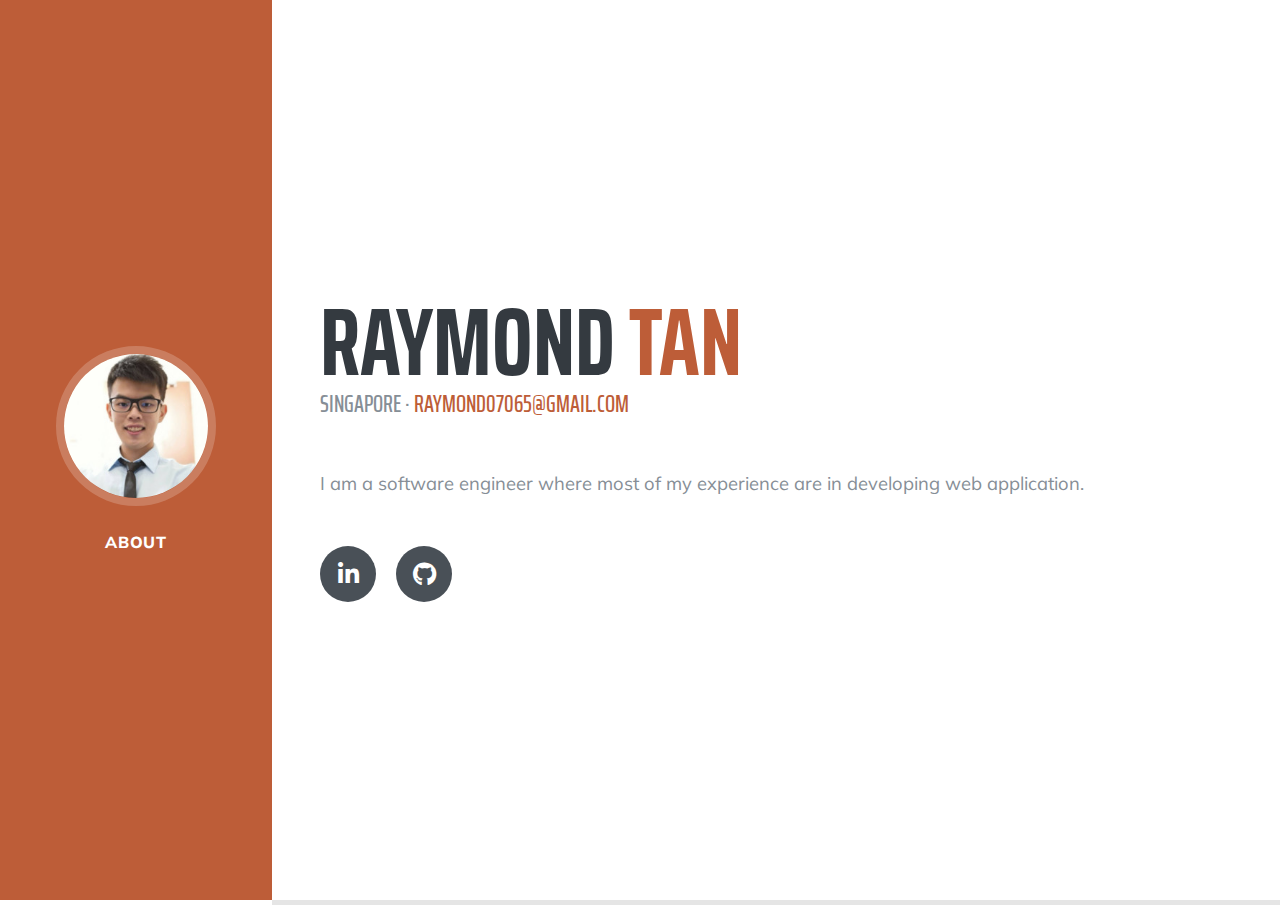
==== index.html @ 6a45efcf "Initialized portfolio site. Commented out sections that are not ready." ====
<!DOCTYPE html>
<html lang="en">

<head>

  <meta charset="utf-8">
  <meta name="viewport" content="width=device-width, initial-scale=1, shrink-to-fit=no">
  <meta name="description" content="">
  <meta name="author" content="">

  <title>Raymond's Portfolio</title>

  <!-- Bootstrap core CSS -->
  <link href="vendor/bootstrap/css/bootstrap.min.css" rel="stylesheet">

  <!-- Custom fonts for this template -->
  <link href="https://fonts.googleapis.com/css?family=Saira+Extra+Condensed:500,700" rel="stylesheet">
  <link href="https://fonts.googleapis.com/css?family=Muli:400,400i,800,800i" rel="stylesheet">
  <link href="vendor/fontawesome-free/css/all.min.css" rel="stylesheet">

  <!-- Custom styles for this template -->
  <link href="css/resume.min.css" rel="stylesheet">

</head>

<body id="page-top">

  <nav class="navbar navbar-expand-lg navbar-dark bg-primary fixed-top" id="sideNav">
    <a class="navbar-brand js-scroll-trigger" href="#page-top">
      <span class="d-block d-lg-none">Raymond Tan</span>
      <span class="d-none d-lg-block">
        <img class="img-fluid img-profile rounded-circle mx-auto mb-2" src="img/profile.jpg" alt="">
      </span>
    </a>
    <button class="navbar-toggler" type="button" data-toggle="collapse" data-target="#navbarSupportedContent"
      aria-controls="navbarSupportedContent" aria-expanded="false" aria-label="Toggle navigation">
      <span class="navbar-toggler-icon"></span>
    </button>
    <div class="collapse navbar-collapse" id="navbarSupportedContent">
      <ul class="navbar-nav">
        <li class="nav-item">
          <a class="nav-link js-scroll-trigger" href="#about">About</a>
        </li>
        <!-- <li class="nav-item">
          <a class="nav-link js-scroll-trigger" href="#experience">Experience</a>
        </li>
        <li class="nav-item">
          <a class="nav-link js-scroll-trigger" href="#education">Education</a>
        </li>
        <li class="nav-item">
          <a class="nav-link js-scroll-trigger" href="#skills">Skills</a>
        </li>
        <li class="nav-item">
          <a class="nav-link js-scroll-trigger" href="#interests">Interests</a>
        </li>
        <li class="nav-item">
          <a class="nav-link js-scroll-trigger" href="#awards">Awards</a>
        </li> -->
      </ul>
    </div>
  </nav>

  <div class="container-fluid p-0">

    <section class="resume-section p-3 p-lg-5 d-flex align-items-center" id="about">
      <div class="w-100">
        <h1 class="mb-0">Raymond
          <span class="text-primary">Tan</span>
        </h1>
        <div class="subheading mb-5">Singapore ·
          <a href="mailto:raymond07065@gmail.com">raymond07065@gmail.com</a>
        </div>
        <p class="lead mb-5">I am a software engineer where most of my experience are in developing web application.</p>
        <div class="social-icons">
          <a href="https://www.linkedin.com/in/raymondtwy/">
            <i class="fab fa-linkedin-in"></i>
          </a>
          <a href="https://github.com/limit07065/">
            <i class="fab fa-github"></i>
          </a>
        </div>
      </div>
    </section>

    <hr class="m-0">

    <!-- <section class="resume-section p-3 p-lg-5 d-flex justify-content-center" id="experience">
      <div class="w-100">
        <h2 class="mb-5">Experience</h2>

        <div class="resume-item d-flex flex-column flex-md-row justify-content-between mb-5">
          <div class="resume-content">
            <h3 class="mb-0">Senior Web Developer</h3>
            <div class="subheading mb-3">Intelitec Solutions</div>
            <p>Bring to the table win-win survival strategies to ensure proactive domination. At the end of the day, going forward, a new normal that has evolved from generation X is on the runway heading towards a streamlined cloud solution. User generated content in real-time will have multiple touchpoints for offshoring.</p>
          </div>
          <div class="resume-date text-md-right">
            <span class="text-primary">March 2013 - Present</span>
          </div>
        </div>

        <div class="resume-item d-flex flex-column flex-md-row justify-content-between mb-5">
          <div class="resume-content">
            <h3 class="mb-0">Web Developer</h3>
            <div class="subheading mb-3">Intelitec Solutions</div>
            <p>Capitalize on low hanging fruit to identify a ballpark value added activity to beta test. Override the digital divide with additional clickthroughs from DevOps. Nanotechnology immersion along the information highway will close the loop on focusing solely on the bottom line.</p>
          </div>
          <div class="resume-date text-md-right">
            <span class="text-primary">December 2011 - March 2013</span>
          </div>
        </div>

        <div class="resume-item d-flex flex-column flex-md-row justify-content-between mb-5">
          <div class="resume-content">
            <h3 class="mb-0">Junior Web Designer</h3>
            <div class="subheading mb-3">Shout! Media Productions</div>
            <p>Podcasting operational change management inside of workflows to establish a framework. Taking seamless key performance indicators offline to maximise the long tail. Keeping your eye on the ball while performing a deep dive on the start-up mentality to derive convergence on cross-platform integration.</p>
          </div>
          <div class="resume-date text-md-right">
            <span class="text-primary">July 2010 - December 2011</span>
          </div>
        </div>

        <div class="resume-item d-flex flex-column flex-md-row justify-content-between">
          <div class="resume-content">
            <h3 class="mb-0">Web Design Intern</h3>
            <div class="subheading mb-3">Shout! Media Productions</div>
            <p>Collaboratively administrate empowered markets via plug-and-play networks. Dynamically procrastinate B2C users after installed base benefits. Dramatically visualize customer directed convergence without revolutionary ROI.</p>
          </div>
          <div class="resume-date text-md-right">
            <span class="text-primary">September 2008 - June 2010</span>
          </div>
        </div>

      </div>

    </section> -->

    <hr class="m-0">

    <!-- <section class="resume-section p-3 p-lg-5 d-flex align-items-center" id="education">
      <div class="w-100">
        <h2 class="mb-5">Education</h2>

        <div class="resume-item d-flex flex-column flex-md-row justify-content-between mb-5">
          <div class="resume-content">
            <h3 class="mb-0">University of Colorado Boulder</h3>
            <div class="subheading mb-3">Bachelor of Science</div>
            <div>Computer Science - Web Development Track</div>
            <p>GPA: 3.23</p>
          </div>
          <div class="resume-date text-md-right">
            <span class="text-primary">August 2006 - May 2010</span>
          </div>
        </div>

        <div class="resume-item d-flex flex-column flex-md-row justify-content-between">
          <div class="resume-content">
            <h3 class="mb-0">James Buchanan High School</h3>
            <div class="subheading mb-3">Technology Magnet Program</div>
            <p>GPA: 3.56</p>
          </div>
          <div class="resume-date text-md-right">
            <span class="text-primary">August 2002 - May 2006</span>
          </div>
        </div>

      </div>
    </section> -->

    <hr class="m-0">

    <!-- <section class="resume-section p-3 p-lg-5 d-flex align-items-center" id="skills">
      <div class="w-100">
        <h2 class="mb-5">Skills</h2>

        <div class="subheading mb-3">Programming Languages &amp; Tools</div>
        <ul class="list-inline dev-icons">
          <li class="list-inline-item">
            <i class="fab fa-html5"></i>
          </li>
          <li class="list-inline-item">
            <i class="fab fa-css3-alt"></i>
          </li>
          <li class="list-inline-item">
            <i class="fab fa-js-square"></i>
          </li>
          <li class="list-inline-item">
            <i class="fab fa-angular"></i>
          </li>
          <li class="list-inline-item">
            <i class="fab fa-react"></i>
          </li>
          <li class="list-inline-item">
            <i class="fab fa-node-js"></i>
          </li>
          <li class="list-inline-item">
            <i class="fab fa-sass"></i>
          </li>
          <li class="list-inline-item">
            <i class="fab fa-less"></i>
          </li>
          <li class="list-inline-item">
            <i class="fab fa-wordpress"></i>
          </li>
          <li class="list-inline-item">
            <i class="fab fa-gulp"></i>
          </li>
          <li class="list-inline-item">
            <i class="fab fa-grunt"></i>
          </li>
          <li class="list-inline-item">
            <i class="fab fa-npm"></i>
          </li>
        </ul>

        <div class="subheading mb-3">Workflow</div>
        <ul class="fa-ul mb-0">
          <li>
            <i class="fa-li fa fa-check"></i>
            Mobile-First, Responsive Design</li>
          <li>
            <i class="fa-li fa fa-check"></i>
            Cross Browser Testing &amp; Debugging</li>
          <li>
            <i class="fa-li fa fa-check"></i>
            Cross Functional Teams</li>
          <li>
            <i class="fa-li fa fa-check"></i>
            Agile Development &amp; Scrum</li>
        </ul>
      </div>
    </section> -->

    <hr class="m-0">

    <!-- <section class="resume-section p-3 p-lg-5 d-flex align-items-center" id="interests">
      <div class="w-100">
        <h2 class="mb-5">Interests</h2>
        <p>Apart from being a web developer, I enjoy most of my time being outdoors. In the winter, I am an avid skier and novice ice climber. During the warmer months here in Colorado, I enjoy mountain biking, free climbing, and kayaking.</p>
        <p class="mb-0">When forced indoors, I follow a number of sci-fi and fantasy genre movies and television shows, I am an aspiring chef, and I spend a large amount of my free time exploring the latest technology advancements in the front-end web development world.</p>
      </div>
    </section> -->

    <hr class="m-0">

    <!-- <section class="resume-section p-3 p-lg-5 d-flex align-items-center" id="awards">
      <div class="w-100">
        <h2 class="mb-5">Awards &amp; Certifications</h2>
        <ul class="fa-ul mb-0">
          <li>
            <i class="fa-li fa fa-trophy text-warning"></i>
            Google Analytics Certified Developer</li>
          <li>
            <i class="fa-li fa fa-trophy text-warning"></i>
            Mobile Web Specialist - Google Certification</li>
          <li>
            <i class="fa-li fa fa-trophy text-warning"></i>
            1<sup>st</sup>
            Place - University of Colorado Boulder - Emerging Tech Competition 2009</li>
          <li>
            <i class="fa-li fa fa-trophy text-warning"></i>
            1<sup>st</sup>
            Place - University of Colorado Boulder - Adobe Creative Jam 2008 (UI Design Category)</li>
          <li>
            <i class="fa-li fa fa-trophy text-warning"></i>
            2<sup>nd</sup>
            Place - University of Colorado Boulder - Emerging Tech Competition 2008</li>
          <li>
            <i class="fa-li fa fa-trophy text-warning"></i>
            1<sup>st</sup>
            Place - James Buchanan High School - Hackathon 2006</li>
          <li>
            <i class="fa-li fa fa-trophy text-warning"></i>
            3<sup>rd</sup>
            Place - James Buchanan High School - Hackathon 2005</li>
        </ul>
      </div>
    </section> -->

  </div>

  <!-- Bootstrap core JavaScript -->
  <script src="vendor/jquery/jquery.min.js"></script>
  <script src="vendor/bootstrap/js/bootstrap.bundle.min.js"></script>

  <!-- Plugin JavaScript -->
  <script src="vendor/jquery-easing/jquery.easing.min.js"></script>

  <!-- Custom scripts for this template -->
  <script src="js/resume.min.js"></script>

</body>

</html>
---- css/resume.min.css ----
/*!
 * Start Bootstrap - Resume v5.0.8 (https://startbootstrap.com/template-overviews/resume)
 * Copyright 2013-2019 Start Bootstrap
 * Licensed under MIT (https://github.com/BlackrockDigital/startbootstrap-resume/blob/master/LICENSE)
 */body{font-family:Muli,-apple-system,BlinkMacSystemFont,'Segoe UI',Roboto,'Helvetica Neue',Arial,sans-serif,'Apple Color Emoji','Segoe UI Emoji','Segoe UI Symbol','Noto Color Emoji';padding-top:54px;color:#868e96}@media (min-width:992px){body{padding-top:0;padding-left:17rem}}h1,h2,h3,h4,h5,h6{font-family:'Saira Extra Condensed',-apple-system,BlinkMacSystemFont,'Segoe UI',Roboto,'Helvetica Neue',Arial,sans-serif,'Apple Color Emoji','Segoe UI Emoji','Segoe UI Symbol','Noto Color Emoji';font-weight:700;text-transform:uppercase;color:#343a40}h1{font-size:6rem;line-height:5.5rem}h2{font-size:3.5rem}h3{font-size:2rem}p.lead{font-size:1.15rem;font-weight:400}.subheading{text-transform:uppercase;font-weight:500;font-family:'Saira Extra Condensed',-apple-system,BlinkMacSystemFont,'Segoe UI',Roboto,'Helvetica Neue',Arial,sans-serif,'Apple Color Emoji','Segoe UI Emoji','Segoe UI Symbol','Noto Color Emoji';font-size:1.5rem}.social-icons a{display:inline-block;height:3.5rem;width:3.5rem;background-color:#495057;color:#fff!important;border-radius:100%;text-align:center;font-size:1.5rem;line-height:3.5rem;margin-right:1rem}.social-icons a:last-child{margin-right:0}.social-icons a:hover{background-color:#bd5d38}.dev-icons{font-size:3rem}.dev-icons .list-inline-item i:hover{color:#bd5d38}#sideNav .navbar-nav .nav-item .nav-link{font-weight:800;letter-spacing:.05rem;text-transform:uppercase}#sideNav .navbar-toggler:focus{outline-color:#d48a6e}@media (min-width:992px){#sideNav{text-align:center;position:fixed;top:0;left:0;display:flex;flex-direction:column;width:17rem;height:100vh}#sideNav .navbar-brand{display:flex;margin:auto auto 0;padding:.5rem}#sideNav .navbar-brand .img-profile{max-width:10rem;max-height:10rem;border:.5rem solid rgba(255,255,255,.2)}#sideNav .navbar-collapse{display:flex;align-items:flex-start;flex-grow:0;width:100%;margin-bottom:auto}#sideNav .navbar-collapse .navbar-nav{flex-direction:column;width:100%}#sideNav .navbar-collapse .navbar-nav .nav-item{display:block}#sideNav .navbar-collapse .navbar-nav .nav-item .nav-link{display:block}}section.resume-section{padding-top:5rem!important;padding-bottom:5rem!important;max-width:75rem}section.resume-section .resume-item .resume-date{min-width:none}@media (min-width:768px){section.resume-section{min-height:100vh}section.resume-section .resume-item .resume-date{min-width:18rem}}@media (min-width:992px){section.resume-section{padding-top:3rem!important;padding-bottom:3rem!important}}.bg-primary{background-color:#bd5d38!important}.text-primary{color:#bd5d38!important}a{color:#bd5d38}a:active,a:focus,a:hover{color:#824027}
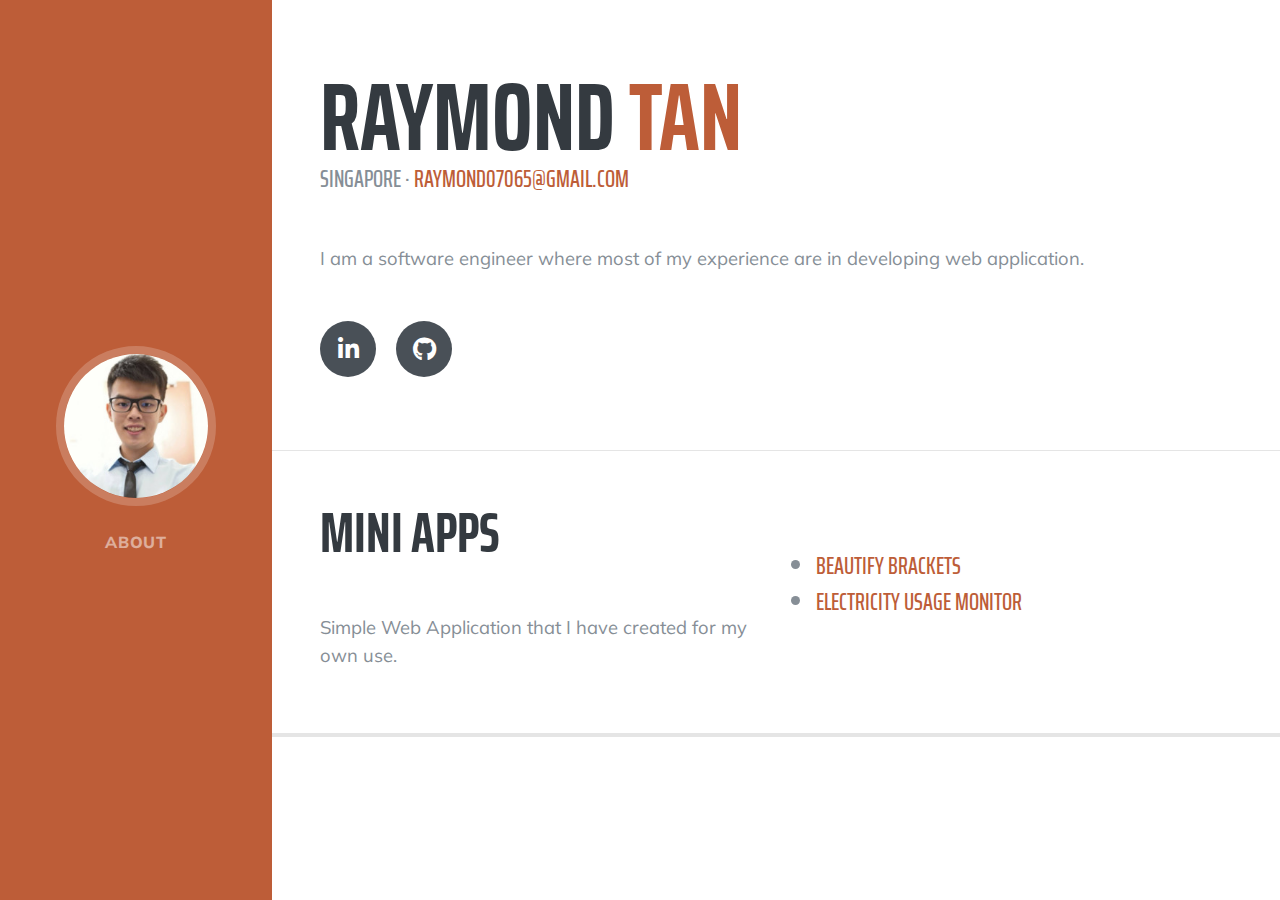
==== commit c80e90d4: "Added mini app list to front page" ====
--- a/index.html
+++ b/index.html
@@ -62,7 +62,7 @@
 
   <div class="container-fluid p-0">
 
-    <section class="resume-section p-3 p-lg-5 d-flex align-items-center" id="about">
+    <section class="resume-section p-3 p-lg-5 d-flex align-items-center">
       <div class="w-100">
         <h1 class="mb-0">Raymond
           <span class="text-primary">Tan</span>
@@ -84,89 +84,21 @@
 
     <hr class="m-0">
 
-    <!-- <section class="resume-section p-3 p-lg-5 d-flex justify-content-center" id="experience">
-      <div class="w-100">
-        <h2 class="mb-5">Experience</h2>
-
-        <div class="resume-item d-flex flex-column flex-md-row justify-content-between mb-5">
-          <div class="resume-content">
-            <h3 class="mb-0">Senior Web Developer</h3>
-            <div class="subheading mb-3">Intelitec Solutions</div>
-            <p>Bring to the table win-win survival strategies to ensure proactive domination. At the end of the day, going forward, a new normal that has evolved from generation X is on the runway heading towards a streamlined cloud solution. User generated content in real-time will have multiple touchpoints for offshoring.</p>
-          </div>
-          <div class="resume-date text-md-right">
-            <span class="text-primary">March 2013 - Present</span>
-          </div>
-        </div>
-
-        <div class="resume-item d-flex flex-column flex-md-row justify-content-between mb-5">
-          <div class="resume-content">
-            <h3 class="mb-0">Web Developer</h3>
-            <div class="subheading mb-3">Intelitec Solutions</div>
-            <p>Capitalize on low hanging fruit to identify a ballpark value added activity to beta test. Override the digital divide with additional clickthroughs from DevOps. Nanotechnology immersion along the information highway will close the loop on focusing solely on the bottom line.</p>
-          </div>
-          <div class="resume-date text-md-right">
-            <span class="text-primary">December 2011 - March 2013</span>
-          </div>
-        </div>
-
-        <div class="resume-item d-flex flex-column flex-md-row justify-content-between mb-5">
-          <div class="resume-content">
-            <h3 class="mb-0">Junior Web Designer</h3>
-            <div class="subheading mb-3">Shout! Media Productions</div>
-            <p>Podcasting operational change management inside of workflows to establish a framework. Taking seamless key performance indicators offline to maximise the long tail. Keeping your eye on the ball while performing a deep dive on the start-up mentality to derive convergence on cross-platform integration.</p>
-          </div>
-          <div class="resume-date text-md-right">
-            <span class="text-primary">July 2010 - December 2011</span>
-          </div>
-        </div>
-
-        <div class="resume-item d-flex flex-column flex-md-row justify-content-between">
-          <div class="resume-content">
-            <h3 class="mb-0">Web Design Intern</h3>
-            <div class="subheading mb-3">Shout! Media Productions</div>
-            <p>Collaboratively administrate empowered markets via plug-and-play networks. Dynamically procrastinate B2C users after installed base benefits. Dramatically visualize customer directed convergence without revolutionary ROI.</p>
-          </div>
-          <div class="resume-date text-md-right">
-            <span class="text-primary">September 2008 - June 2010</span>
-          </div>
-        </div>
-
-      </div>
-
-    </section> -->
-
-    <hr class="m-0">
-
-    <!-- <section class="resume-section p-3 p-lg-5 d-flex align-items-center" id="education">
-      <div class="w-100">
-        <h2 class="mb-5">Education</h2>
-
-        <div class="resume-item d-flex flex-column flex-md-row justify-content-between mb-5">
-          <div class="resume-content">
-            <h3 class="mb-0">University of Colorado Boulder</h3>
-            <div class="subheading mb-3">Bachelor of Science</div>
-            <div>Computer Science - Web Development Track</div>
-            <p>GPA: 3.23</p>
-          </div>
-          <div class="resume-date text-md-right">
-            <span class="text-primary">August 2006 - May 2010</span>
-          </div>
-        </div>
-
-        <div class="resume-item d-flex flex-column flex-md-row justify-content-between">
-          <div class="resume-content">
-            <h3 class="mb-0">James Buchanan High School</h3>
-            <div class="subheading mb-3">Technology Magnet Program</div>
-            <p>GPA: 3.56</p>
-          </div>
-          <div class="resume-date text-md-right">
-            <span class="text-primary">August 2002 - May 2006</span>
-          </div>
-        </div>
-
-      </div>
-    </section> -->
+    <section class="mini-app-section p-3 p-lg-5 d-flex align-items-center" id="mini-app">
+      <div class="w-100">
+        <h2 class="mb-5">Mini apps</h2>
+        <p class="lead mb-3">Simple Web Application that I have created for my own use.
+      </div>
+      <div class="w-100">
+        <ul class="subheading mb-3">
+          <li class=""><a href="chatgpt/beautify-brackets/">Beautify Brackets</a></li>
+          <li class=""><a href="electricity-monitor/">Electricity Usage Monitor</a></li>
+        </ul>
+      </div>
+    </section>
+
+    <hr class="m-0">
+
 
     <hr class="m-0">
 
--- a/css/resume.min.css
+++ b/css/resume.min.css
@@ -2,4 +2,4 @@
  * Start Bootstrap - Resume v5.0.8 (https://startbootstrap.com/template-overviews/resume)
  * Copyright 2013-2019 Start Bootstrap
  * Licensed under MIT (https://github.com/BlackrockDigital/startbootstrap-resume/blob/master/LICENSE)
- */body{font-family:Muli,-apple-system,BlinkMacSystemFont,'Segoe UI',Roboto,'Helvetica Neue',Arial,sans-serif,'Apple Color Emoji','Segoe UI Emoji','Segoe UI Symbol','Noto Color Emoji';padding-top:54px;color:#868e96}@media (min-width:992px){body{padding-top:0;padding-left:17rem}}h1,h2,h3,h4,h5,h6{font-family:'Saira Extra Condensed',-apple-system,BlinkMacSystemFont,'Segoe UI',Roboto,'Helvetica Neue',Arial,sans-serif,'Apple Color Emoji','Segoe UI Emoji','Segoe UI Symbol','Noto Color Emoji';font-weight:700;text-transform:uppercase;color:#343a40}h1{font-size:6rem;line-height:5.5rem}h2{font-size:3.5rem}h3{font-size:2rem}p.lead{font-size:1.15rem;font-weight:400}.subheading{text-transform:uppercase;font-weight:500;font-family:'Saira Extra Condensed',-apple-system,BlinkMacSystemFont,'Segoe UI',Roboto,'Helvetica Neue',Arial,sans-serif,'Apple Color Emoji','Segoe UI Emoji','Segoe UI Symbol','Noto Color Emoji';font-size:1.5rem}.social-icons a{display:inline-block;height:3.5rem;width:3.5rem;background-color:#495057;color:#fff!important;border-radius:100%;text-align:center;font-size:1.5rem;line-height:3.5rem;margin-right:1rem}.social-icons a:last-child{margin-right:0}.social-icons a:hover{background-color:#bd5d38}.dev-icons{font-size:3rem}.dev-icons .list-inline-item i:hover{color:#bd5d38}#sideNav .navbar-nav .nav-item .nav-link{font-weight:800;letter-spacing:.05rem;text-transform:uppercase}#sideNav .navbar-toggler:focus{outline-color:#d48a6e}@media (min-width:992px){#sideNav{text-align:center;position:fixed;top:0;left:0;display:flex;flex-direction:column;width:17rem;height:100vh}#sideNav .navbar-brand{display:flex;margin:auto auto 0;padding:.5rem}#sideNav .navbar-brand .img-profile{max-width:10rem;max-height:10rem;border:.5rem solid rgba(255,255,255,.2)}#sideNav .navbar-collapse{display:flex;align-items:flex-start;flex-grow:0;width:100%;margin-bottom:auto}#sideNav .navbar-collapse .navbar-nav{flex-direction:column;width:100%}#sideNav .navbar-collapse .navbar-nav .nav-item{display:block}#sideNav .navbar-collapse .navbar-nav .nav-item .nav-link{display:block}}section.resume-section{padding-top:5rem!important;padding-bottom:5rem!important;max-width:75rem}section.resume-section .resume-item .resume-date{min-width:none}@media (min-width:768px){section.resume-section{min-height:100vh}section.resume-section .resume-item .resume-date{min-width:18rem}}@media (min-width:992px){section.resume-section{padding-top:3rem!important;padding-bottom:3rem!important}}.bg-primary{background-color:#bd5d38!important}.text-primary{color:#bd5d38!important}a{color:#bd5d38}a:active,a:focus,a:hover{color:#824027}+ */body{font-family:Muli,-apple-system,BlinkMacSystemFont,'Segoe UI',Roboto,'Helvetica Neue',Arial,sans-serif,'Apple Color Emoji','Segoe UI Emoji','Segoe UI Symbol','Noto Color Emoji';padding-top:54px;color:#868e96}@media (min-width:992px){body{padding-top:0;padding-left:17rem}}h1,h2,h3,h4,h5,h6{font-family:'Saira Extra Condensed',-apple-system,BlinkMacSystemFont,'Segoe UI',Roboto,'Helvetica Neue',Arial,sans-serif,'Apple Color Emoji','Segoe UI Emoji','Segoe UI Symbol','Noto Color Emoji';font-weight:700;text-transform:uppercase;color:#343a40}h1{font-size:6rem;line-height:5.5rem}h2{font-size:3.5rem}h3{font-size:2rem}p.lead{font-size:1.15rem;font-weight:400}.subheading{text-transform:uppercase;font-weight:500;font-family:'Saira Extra Condensed',-apple-system,BlinkMacSystemFont,'Segoe UI',Roboto,'Helvetica Neue',Arial,sans-serif,'Apple Color Emoji','Segoe UI Emoji','Segoe UI Symbol','Noto Color Emoji';font-size:1.5rem}.social-icons a{display:inline-block;height:3.5rem;width:3.5rem;background-color:#495057;color:#fff!important;border-radius:100%;text-align:center;font-size:1.5rem;line-height:3.5rem;margin-right:1rem}.social-icons a:last-child{margin-right:0}.social-icons a:hover{background-color:#bd5d38}.dev-icons{font-size:3rem}.dev-icons .list-inline-item i:hover{color:#bd5d38}#sideNav .navbar-nav .nav-item .nav-link{font-weight:800;letter-spacing:.05rem;text-transform:uppercase}#sideNav .navbar-toggler:focus{outline-color:#d48a6e}@media (min-width:992px){#sideNav{text-align:center;position:fixed;top:0;left:0;display:flex;flex-direction:column;width:17rem;height:100vh}#sideNav .navbar-brand{display:flex;margin:auto auto 0;padding:.5rem}#sideNav .navbar-brand .img-profile{max-width:10rem;max-height:10rem;border:.5rem solid rgba(255,255,255,.2)}#sideNav .navbar-collapse{display:flex;align-items:flex-start;flex-grow:0;width:100%;margin-bottom:auto}#sideNav .navbar-collapse .navbar-nav{flex-direction:column;width:100%}#sideNav .navbar-collapse .navbar-nav .nav-item{display:block}#sideNav .navbar-collapse .navbar-nav .nav-item .nav-link{display:block}}section.resume-section{padding-top:5rem!important;padding-bottom:5rem!important;max-width:75rem}section.resume-section .resume-item .resume-date{min-width:none}@media (min-width:768px){section.resume-section{min-height:50vh}section.resume-section .resume-item .resume-date{min-width:18rem}}@media (min-width:992px){section.resume-section{padding-top:3rem!important;padding-bottom:3rem!important}}.bg-primary{background-color:#bd5d38!important}.text-primary{color:#bd5d38!important}a{color:#bd5d38}a:active,a:focus,a:hover{color:#824027}